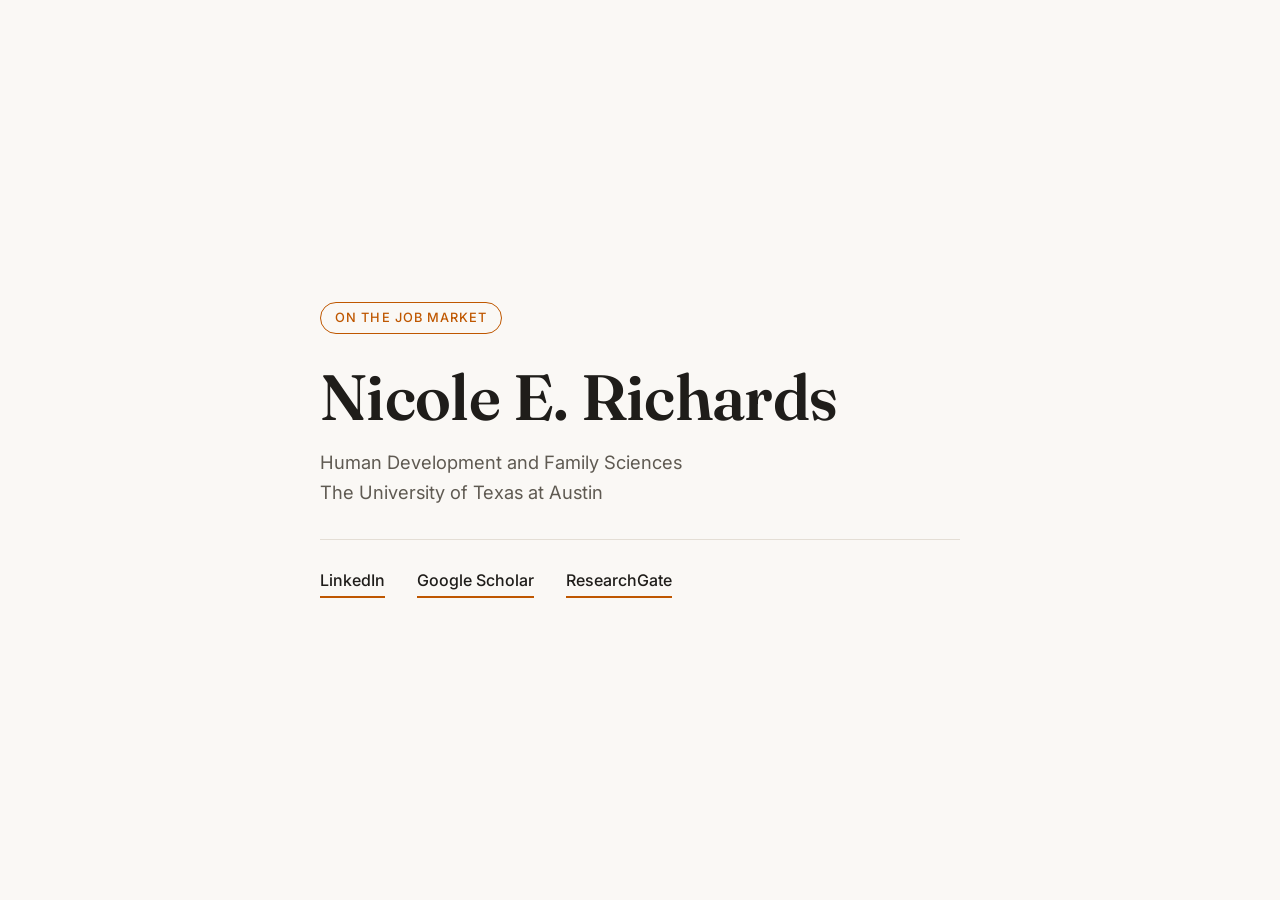
==== index.html @ d7b05b75 "Add homepage Co-Authored-By: Claude Opus 5.5 <noreply@anthropic.com> Claude-Session: https://claude." ====
<!DOCTYPE html>
<html lang="en">
<head>
  <meta charset="UTF-8">
  <meta name="viewport" content="width=device-width, initial-scale=1.0">
  <title>Nicole E. Richards</title>
  <meta name="description" content="Nicole E. Richards, Human Development and Family Sciences, The University of Texas at Austin. On the job market.">
  <link rel="preconnect" href="https://fonts.googleapis.com">
  <link rel="preconnect" href="https://fonts.gstatic.com" crossorigin>
  <link href="https://fonts.googleapis.com/css2?family=Fraunces:opsz,wght@9..144,400;9..144,600&family=Inter:wght@400;500&display=swap" rel="stylesheet">
  <link rel="stylesheet" href="style.css">
</head>
<body>
  <main class="home">
    <p class="badge">On the job market</p>

    <h1>Nicole E. Richards</h1>

    <p class="affiliation">
      Human Development and Family Sciences<br>
      The University of Texas at Austin
    </p>

    <nav class="profiles" aria-label="Profiles">
      <a href="https://www.linkedin.com/in/nicolerichards28/" target="_blank" rel="noopener">LinkedIn</a>
      <a href="https://scholar.google.com/citations?user=Cyvttq0AAAAJ&amp;hl=en" target="_blank" rel="noopener">Google Scholar</a>
      <a href="https://www.researchgate.net/profile/Nicole-Richards-19" target="_blank" rel="noopener">ResearchGate</a>
    </nav>
  </main>
</body>
</html>
---- style.css ----
:root {
  --bg: #faf8f5;
  --ink: #1f1d1a;
  --muted: #5f5a52;
  --accent: #bf5700; /* UT burnt orange */
  --line: #e4ded5;
}

* { box-sizing: border-box; margin: 0; padding: 0; }

body {
  background: var(--bg);
  color: var(--ink);
  font-family: "Inter", system-ui, sans-serif;
  line-height: 1.6;
  min-height: 100vh;
  display: flex;
  align-items: center;
  justify-content: center;
  padding: 2rem 1.5rem;
}

.home {
  max-width: 40rem;
  width: 100%;
}

.badge {
  display: inline-block;
  font-size: 0.8rem;
  font-weight: 500;
  letter-spacing: 0.08em;
  text-transform: uppercase;
  color: var(--accent);
  border: 1px solid var(--accent);
  border-radius: 999px;
  padding: 0.3rem 0.9rem;
  margin-bottom: 1.75rem;
}

h1 {
  font-family: "Fraunces", Georgia, serif;
  font-weight: 600;
  font-size: clamp(2.5rem, 7vw, 4rem);
  line-height: 1.1;
  letter-spacing: -0.01em;
  margin-bottom: 1rem;
}

.affiliation {
  font-size: 1.15rem;
  color: var(--muted);
  padding-bottom: 2rem;
  border-bottom: 1px solid var(--line);
  margin-bottom: 1.75rem;
}

.profiles {
  display: flex;
  flex-wrap: wrap;
  gap: 0.75rem 2rem;
}

.profiles a {
  color: var(--ink);
  font-weight: 500;
  text-decoration: none;
  border-bottom: 2px solid var(--accent);
  padding-bottom: 2px;
  transition: color 0.15s;
}

.profiles a:hover,
.profiles a:focus-visible {
  color: var(--accent);
}
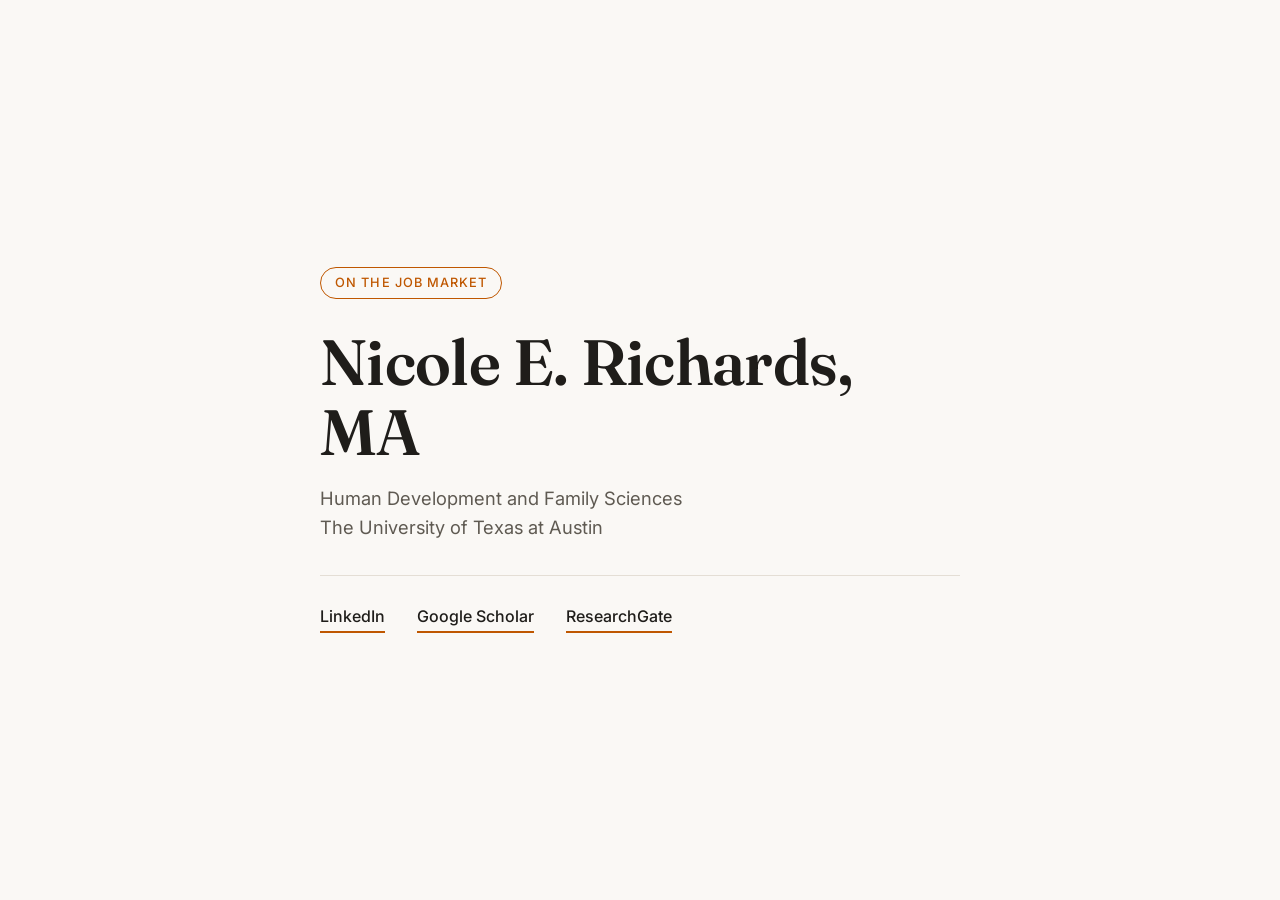
==== commit 311d4153: "Add MA to name Co-Authored-By: Claude Opus 5.5 <noreply@anthropic.com> Claude-Session: https://claud" ====
--- a/index.html
+++ b/index.html
@@ -3,7 +3,7 @@
 <head>
   <meta charset="UTF-8">
   <meta name="viewport" content="width=device-width, initial-scale=1.0">
-  <title>Nicole E. Richards</title>
+  <title>Nicole E. Richards, MA</title>
   <meta name="description" content="Nicole E. Richards, Human Development and Family Sciences, The University of Texas at Austin. On the job market.">
   <link rel="preconnect" href="https://fonts.googleapis.com">
   <link rel="preconnect" href="https://fonts.gstatic.com" crossorigin>
@@ -14,7 +14,7 @@
   <main class="home">
     <p class="badge">On the job market</p>
 
-    <h1>Nicole E. Richards</h1>
+    <h1>Nicole E. Richards, MA</h1>
 
     <p class="affiliation">
       Human Development and Family Sciences<br>
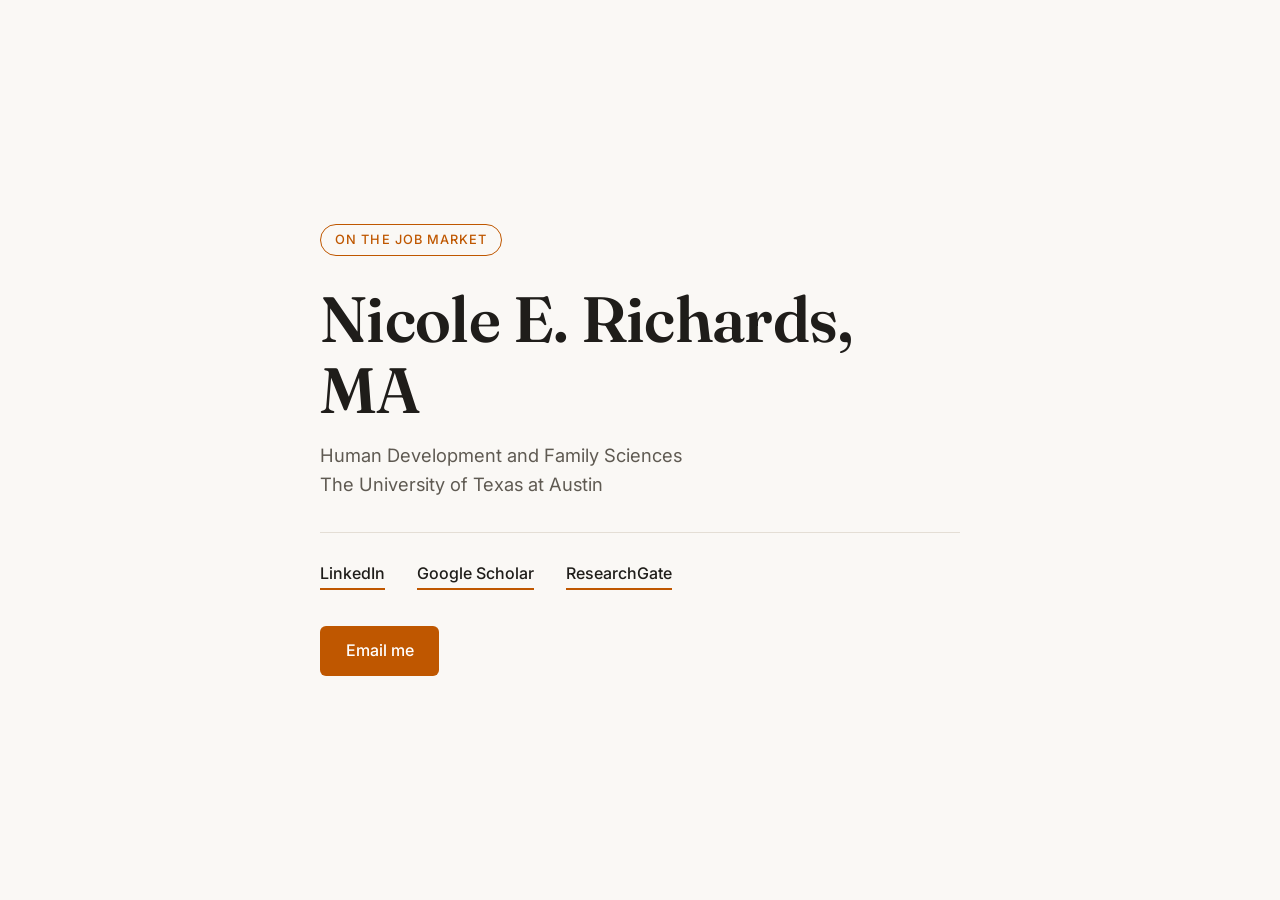
==== commit 7646e9e3: "Add email button Co-Authored-By: Claude Opus 5.5 <noreply@anthropic.com> Claude-Session: https://cla" ====
--- a/index.html
+++ b/index.html
@@ -26,6 +26,8 @@
       <a href="https://scholar.google.com/citations?user=Cyvttq0AAAAJ&amp;hl=en" target="_blank" rel="noopener">Google Scholar</a>
       <a href="https://www.researchgate.net/profile/Nicole-Richards-19" target="_blank" rel="noopener">ResearchGate</a>
     </nav>
+
+    <a class="email-btn" href="mailto:n.richards097@utexas.edu">Email me</a>
   </main>
 </body>
 </html>
--- a/style.css
+++ b/style.css
@@ -74,3 +74,20 @@
 .profiles a:focus-visible {
   color: var(--accent);
 }
+
+.email-btn {
+  display: inline-block;
+  margin-top: 2.25rem;
+  background: var(--accent);
+  color: #fff;
+  font-weight: 500;
+  text-decoration: none;
+  padding: 0.75rem 1.6rem;
+  border-radius: 6px;
+  transition: background 0.15s;
+}
+
+.email-btn:hover,
+.email-btn:focus-visible {
+  background: #9c4700;
+}
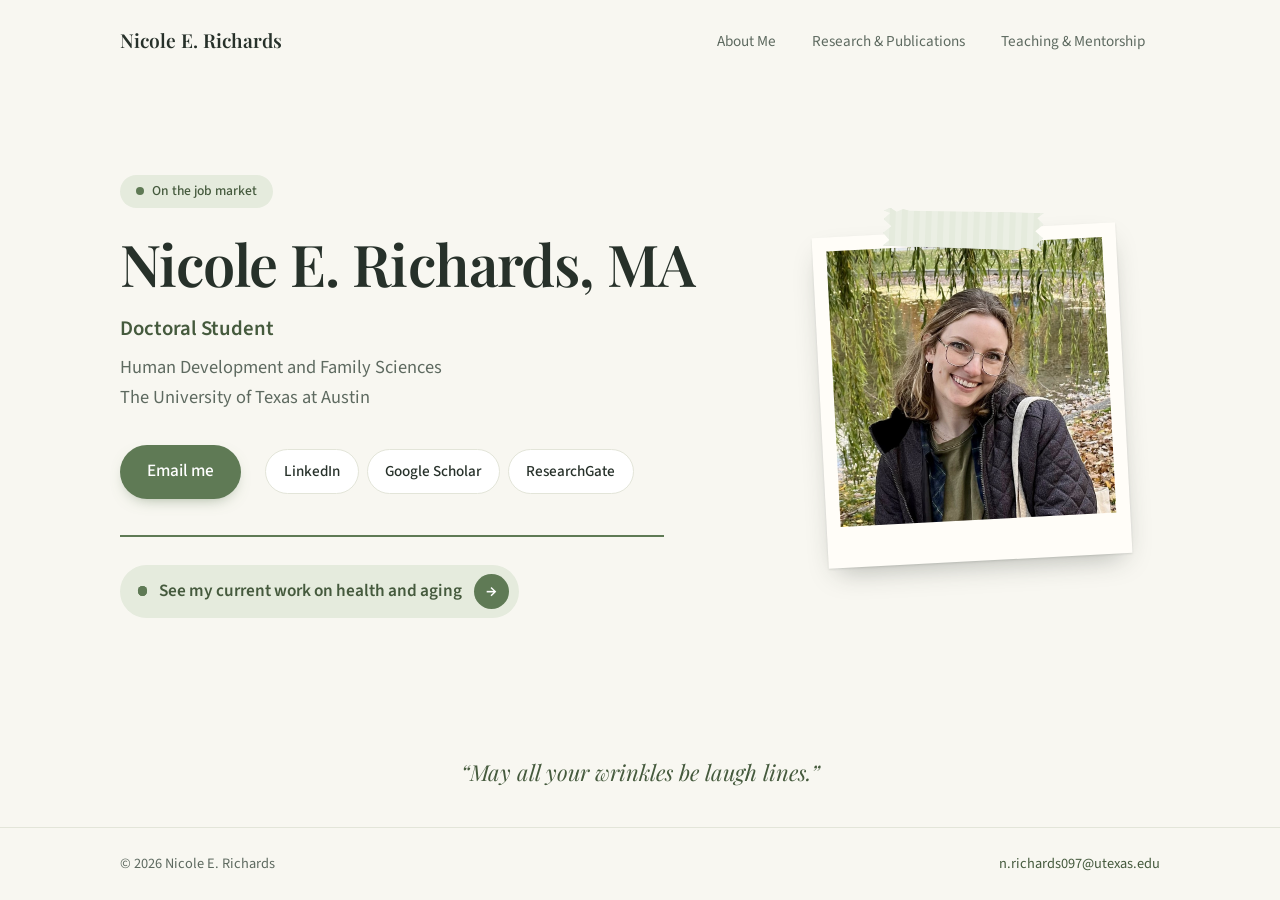
==== commit 85d3befc: "Add About Me, Research & Publications, and Teaching & Mentorship pages; new sage design Co-Authored-" ====
--- a/index.html
+++ b/index.html
@@ -7,27 +7,66 @@
   <meta name="description" content="Nicole E. Richards, Human Development and Family Sciences, The University of Texas at Austin. On the job market.">
   <link rel="preconnect" href="https://fonts.googleapis.com">
   <link rel="preconnect" href="https://fonts.gstatic.com" crossorigin>
-  <link href="https://fonts.googleapis.com/css2?family=Fraunces:opsz,wght@9..144,400;9..144,600&family=Inter:wght@400;500&display=swap" rel="stylesheet">
+  <link href="https://fonts.googleapis.com/css2?family=Playfair+Display:wght@500;600&family=Source+Sans+3:wght@400;500;600;700&display=swap" rel="stylesheet">
   <link rel="stylesheet" href="style.css">
 </head>
 <body>
+  <header class="site-header">
+    <a class="site-name" href="index.html">Nicole E. Richards</a>
+    <nav class="site-nav" aria-label="Main">
+      <a href="about.html">About Me</a>
+      <a href="research.html">Research &amp; Publications</a>
+      <a href="teaching.html">Teaching &amp; Mentorship</a>
+    </nav>
+  </header>
+
   <main class="home">
-    <p class="badge">On the job market</p>
+    <div class="home-text">
+      <p class="badge">On the job market</p>
 
-    <h1>Nicole E. Richards, MA</h1>
+      <h1>Nicole E. Richards, MA</h1>
 
-    <p class="affiliation">
-      Human Development and Family Sciences<br>
-      The University of Texas at Austin
-    </p>
+      <p class="role">Doctoral Student</p>
 
-    <nav class="profiles" aria-label="Profiles">
-      <a href="https://www.linkedin.com/in/nicolerichards28/" target="_blank" rel="noopener">LinkedIn</a>
-      <a href="https://scholar.google.com/citations?user=Cyvttq0AAAAJ&amp;hl=en" target="_blank" rel="noopener">Google Scholar</a>
-      <a href="https://www.researchgate.net/profile/Nicole-Richards-19" target="_blank" rel="noopener">ResearchGate</a>
-    </nav>
+      <p class="affiliation">
+        Human Development and Family Sciences<br>
+        The University of Texas at Austin
+      </p>
 
-    <a class="email-btn" href="mailto:n.richards097@utexas.edu">Email me</a>
+      <div class="home-actions">
+        <a class="email-btn" href="mailto:n.richards097@utexas.edu">Email me</a>
+        <nav class="profiles" aria-label="Profiles">
+          <a href="https://www.linkedin.com/in/nicolerichards28/" target="_blank" rel="noopener">LinkedIn</a>
+          <a href="https://scholar.google.com/citations?user=Cyvttq0AAAAJ&amp;hl=en" target="_blank" rel="noopener">Google Scholar</a>
+          <a href="https://www.researchgate.net/profile/Nicole-Richards-19" target="_blank" rel="noopener">ResearchGate</a>
+        </nav>
+      </div>
+
+      <hr class="home-divider">
+
+      <a class="work-bubble" href="research.html">
+        <span class="pulse" aria-hidden="true"></span>
+        <span class="work-label">See my current work on health and aging</span>
+        <span class="work-arrow" aria-hidden="true">→</span>
+      </a>
+    </div>
+
+    <div class="photo">
+      <div class="photo-frame">
+        <span class="tape" aria-hidden="true"></span>
+        <img src="photo.jpg" alt="Nicole E. Richards smiling outdoors under a willow tree" width="900" height="900">
+      </div>
+    </div>
   </main>
+  <aside class="closing-quote">
+    <p>“May all your wrinkles be laugh lines.”</p>
+  </aside>
+
+  <footer class="site-footer">
+    <div class="site-footer-inner">
+      <span>© 2026 Nicole E. Richards</span>
+      <a href="mailto:n.richards097@utexas.edu">n.richards097@utexas.edu</a>
+    </div>
+  </footer>
 </body>
 </html>
--- a/style.css
+++ b/style.css
@@ -1,9 +1,15 @@
 :root {
-  --bg: #faf8f5;
-  --ink: #1f1d1a;
-  --muted: #5f5a52;
-  --accent: #bf5700; /* UT burnt orange */
-  --line: #e4ded5;
+  --bg: #f8f7f1;
+  --surface: #ffffff;
+  --ink: #27312a;
+  --muted: #5e6a60;
+  --accent: #5f7a55;        /* sage green */
+  --accent-dark: #455a3d;
+  --accent-soft: #e5ebdd;
+  --sage: #a4b497;
+  --sage-soft: #ede8dc;
+  --line: #e3e5d9;
+  --radius: 14px;
 }
 
 * { box-sizing: border-box; margin: 0; padding: 0; }
@@ -11,83 +17,1403 @@
 body {
   background: var(--bg);
   color: var(--ink);
-  font-family: "Inter", system-ui, sans-serif;
-  line-height: 1.6;
+  font-family: "Source Sans 3", system-ui, sans-serif;
+  font-size: 1.08rem;
+  line-height: 1.65;
   min-height: 100vh;
   display: flex;
-  align-items: center;
-  justify-content: center;
-  padding: 2rem 1.5rem;
-}
-
+  flex-direction: column;
+}
+
+h1, h2, .site-name {
+  font-family: "Playfair Display", Georgia, serif;
+}
+
+a { color: inherit; }
+
+/* ---------- Header & navigation ---------- */
+.site-header {
+  display: flex;
+  flex-wrap: wrap;
+  align-items: center;
+  justify-content: space-between;
+  gap: 0.75rem 2rem;
+  max-width: 68rem;
+  width: 100%;
+  margin: 0 auto;
+  padding: 1.4rem 1.5rem;
+}
+
+.site-name {
+  font-weight: 600;
+  font-size: 1.2rem;
+  text-decoration: none;
+}
+
+.site-nav {
+  display: flex;
+  flex-wrap: wrap;
+  gap: 0.35rem;
+}
+
+.site-nav a {
+  color: var(--muted);
+  font-size: 0.95rem;
+  text-decoration: none;
+  padding: 0.4rem 0.95rem;
+  border-radius: 999px;
+  transition: background 0.15s, color 0.15s;
+}
+
+.site-nav a:hover,
+.site-nav a:focus-visible {
+  color: var(--ink);
+  background: var(--accent-soft);
+}
+
+.site-nav a[aria-current="page"] {
+  color: var(--accent-dark);
+  background: var(--accent-soft);
+  font-weight: 500;
+}
+
+/* ---------- Homepage ---------- */
 .home {
-  max-width: 40rem;
+  flex: 1;
+  display: grid;
+  grid-template-columns: 1.6fr 1fr;
+  align-items: center;
+  gap: 4rem;
+  max-width: 68rem;
   width: 100%;
+  margin: 0 auto;
+  padding: 3rem 1.5rem 5rem;
+}
+
+.home-text {
+  display: flex;
+  flex-direction: column;
+  align-items: flex-start;
 }
 
 .badge {
-  display: inline-block;
-  font-size: 0.8rem;
+  display: inline-flex;
+  align-items: center;
+  gap: 0.5rem;
+  font-size: 0.85rem;
   font-weight: 500;
-  letter-spacing: 0.08em;
-  text-transform: uppercase;
-  color: var(--accent);
-  border: 1px solid var(--accent);
+  color: var(--accent-dark);
+  background: var(--accent-soft);
   border-radius: 999px;
-  padding: 0.3rem 0.9rem;
-  margin-bottom: 1.75rem;
-}
-
-h1 {
-  font-family: "Fraunces", Georgia, serif;
-  font-weight: 600;
-  font-size: clamp(2.5rem, 7vw, 4rem);
-  line-height: 1.1;
-  letter-spacing: -0.01em;
-  margin-bottom: 1rem;
+  padding: 0.35rem 1rem;
+  margin-bottom: 1.5rem;
+}
+
+.badge::before {
+  content: "";
+  width: 0.5rem;
+  height: 0.5rem;
+  border-radius: 50%;
+  background: var(--accent);
+}
+
+.home h1 {
+  font-weight: 600;
+  font-size: clamp(2.4rem, 5.2vw, 3.6rem);
+  line-height: 1.08;
+  letter-spacing: -0.015em;
+  margin-bottom: 1.1rem;
+}
+
+.role {
+  font-size: 1.3rem;
+  font-weight: 600;
+  color: var(--accent-dark);
+  margin-bottom: 0.35rem;
 }
 
 .affiliation {
   font-size: 1.15rem;
   color: var(--muted);
-  padding-bottom: 2rem;
-  border-bottom: 1px solid var(--line);
-  margin-bottom: 1.75rem;
-}
-
-.profiles {
+  margin-bottom: 2rem;
+}
+
+.home-actions {
   display: flex;
   flex-wrap: wrap;
-  gap: 0.75rem 2rem;
-}
-
-.profiles a {
-  color: var(--ink);
-  font-weight: 500;
-  text-decoration: none;
-  border-bottom: 2px solid var(--accent);
-  padding-bottom: 2px;
-  transition: color 0.15s;
-}
-
-.profiles a:hover,
-.profiles a:focus-visible {
-  color: var(--accent);
+  align-items: center;
+  gap: 1rem 1.5rem;
 }
 
 .email-btn {
   display: inline-block;
-  margin-top: 2.25rem;
   background: var(--accent);
   color: #fff;
   font-weight: 500;
   text-decoration: none;
-  padding: 0.75rem 1.6rem;
-  border-radius: 6px;
-  transition: background 0.15s;
+  padding: 0.8rem 1.7rem;
+  border-radius: 999px;
+  box-shadow: 0 6px 16px -8px rgba(95, 122, 85, 0.7);
+  transition: background 0.15s, transform 0.15s;
 }
 
 .email-btn:hover,
 .email-btn:focus-visible {
-  background: #9c4700;
-}
+  background: var(--accent-dark);
+  transform: translateY(-1px);
+}
+
+.profiles {
+  display: flex;
+  flex-wrap: wrap;
+  gap: 0.5rem;
+}
+
+.profiles a {
+  color: var(--ink);
+  font-size: 0.95rem;
+  font-weight: 500;
+  text-decoration: none;
+  padding: 0.55rem 1.1rem;
+  border: 1.5px solid var(--line);
+  border-radius: 999px;
+  background: var(--surface);
+  transition: border-color 0.15s, color 0.15s;
+}
+
+.profiles a:hover,
+.profiles a:focus-visible {
+  border-color: var(--accent);
+  color: var(--accent-dark);
+}
+
+/* Photo (scrapbook style: square print, washi tape, slightly askew) */
+.photo {
+  justify-self: center;
+  width: 100%;
+  max-width: 20rem;
+  padding: 1.5rem 0.5rem;
+}
+
+.photo-frame {
+  position: relative;
+  background: #fffdf8;
+  padding: 0.9rem 0.9rem 2.6rem;
+  transform: rotate(-3deg);
+  box-shadow:
+    0 1px 2px rgba(39, 49, 42, 0.12),
+    0 12px 28px -10px rgba(39, 49, 42, 0.35);
+  transition: transform 0.3s ease;
+}
+
+.photo-frame:hover {
+  transform: rotate(-1.5deg) scale(1.01);
+}
+
+.photo img,
+.photo .photo-placeholder {
+  display: block;
+  width: 100%;
+  height: auto;
+  aspect-ratio: 1 / 1;
+  object-fit: cover;
+}
+
+.photo-placeholder {
+  display: flex !important;
+  align-items: center;
+  justify-content: center;
+  background: var(--accent-soft);
+  color: var(--accent-dark);
+  font-style: italic;
+}
+
+/* Washi tape strips with torn ends */
+.tape {
+  position: absolute;
+  top: -1.25rem;
+  left: 50%;
+  width: 10rem;
+  height: 2.4rem;
+  transform: translateX(-50%) rotate(5deg);
+  z-index: 2;
+  background:
+    repeating-linear-gradient(
+      90deg,
+      rgba(255, 255, 255, 0.22) 0 6px,
+      rgba(255, 255, 255, 0) 6px 12px
+    ),
+    #e5ebdd;
+  box-shadow: 0 1px 3px rgba(39, 49, 42, 0.18);
+  clip-path: polygon(
+    0% 8%, 4% 0%, 8% 10%, 12% 2%, 16% 6%, 100% 0%,
+    96% 14%, 100% 30%, 95% 48%, 100% 66%, 96% 84%, 100% 100%,
+    88% 92%, 84% 100%, 0% 100%,
+    4% 84%, 0% 66%, 5% 48%, 0% 30%, 4% 14%
+  );
+}
+
+/* ---------- Inner pages ---------- */
+.page {
+  flex: 1;
+  max-width: 46rem;
+  width: 100%;
+  margin: 0 auto;
+  padding: 3rem 1.5rem 4rem;
+}
+
+.page h1 {
+  font-weight: 600;
+  font-size: clamp(2.2rem, 5vw, 3rem);
+  line-height: 1.1;
+  margin-bottom: 2.5rem;
+}
+
+.page h1::after {
+  content: "";
+  display: block;
+  width: 3.5rem;
+  height: 4px;
+  border-radius: 4px;
+  background: var(--accent);
+  margin-top: 1rem;
+}
+
+.page section {
+  margin-bottom: 3.25rem;
+}
+
+.page h2 {
+  display: flex;
+  align-items: center;
+  gap: 0.6rem;
+  font-weight: 600;
+  font-size: 1.45rem;
+  margin-bottom: 1.1rem;
+}
+
+.page h2::before {
+  content: "";
+  flex-shrink: 0;
+  width: 0.6rem;
+  height: 0.6rem;
+  border-radius: 50%;
+  background: var(--sage);
+}
+
+.org {
+  color: var(--muted);
+  font-size: 0.95rem;
+  margin: -0.5rem 0 1rem;
+}
+
+/* Citations (APA hanging indent) */
+.citations {
+  list-style: none;
+}
+
+.citations li {
+  padding-left: 1.75rem;
+  text-indent: -1.75rem;
+  margin-bottom: 1.1rem;
+  font-size: 0.98rem;
+}
+
+.citations strong {
+  font-weight: 700;
+  color: var(--accent-dark);
+}
+
+.tag {
+  display: inline-block;
+  text-indent: 0;
+  font-size: 0.75rem;
+  font-weight: 500;
+  color: var(--accent-dark);
+  background: var(--accent-soft);
+  border-radius: 999px;
+  padding: 0.1rem 0.65rem;
+  margin-left: 0.35rem;
+  vertical-align: 0.1em;
+}
+
+/* Title + date entries, as soft cards */
+.entries {
+  list-style: none;
+  display: flex;
+  flex-direction: column;
+  gap: 0.6rem;
+}
+
+.entries li {
+  background: var(--surface);
+  border: 1px solid var(--line);
+  border-radius: var(--radius);
+  padding: 1rem 1.25rem;
+}
+
+.entries.compact li {
+  padding: 0.7rem 1.25rem;
+}
+
+.entry-head {
+  display: flex;
+  justify-content: space-between;
+  align-items: baseline;
+  gap: 1.5rem;
+}
+
+.entry-title {
+  font-weight: 500;
+}
+
+.entry-date {
+  flex-shrink: 0;
+  color: var(--muted);
+  font-size: 0.88rem;
+  font-variant-numeric: tabular-nums;
+}
+
+.entries p {
+  color: var(--muted);
+  font-size: 0.95rem;
+  margin-top: 0.2rem;
+}
+
+/* Teaching ratings */
+.ratings {
+  display: flex;
+  flex-wrap: wrap;
+  gap: 0.75rem;
+  margin-top: 0.9rem;
+}
+
+.rating {
+  display: flex;
+  flex-direction: column;
+  background: var(--accent-soft);
+  border-radius: var(--radius);
+  padding: 0.85rem 1.25rem;
+  min-width: 9rem;
+}
+
+.rating-num {
+  font-family: "Playfair Display", Georgia, serif;
+  font-weight: 600;
+  font-size: 1.8rem;
+  line-height: 1.1;
+  color: var(--accent-dark);
+}
+
+.rating-num small {
+  font-size: 0.95rem;
+  color: var(--muted);
+  font-weight: 400;
+}
+
+.rating-label {
+  font-size: 0.85rem;
+  color: var(--muted);
+}
+
+.entries p.note {
+  font-size: 0.85rem;
+  margin-top: 0.6rem;
+}
+
+/* Skills */
+.skills {
+  display: grid;
+  grid-template-columns: max-content 1fr;
+  gap: 0.5rem 1.5rem;
+}
+
+.skills dt { font-weight: 500; }
+.skills dd { color: var(--muted); }
+
+/* Placeholder blocks (temporary, until text is written) */
+.placeholder-box {
+  background: var(--surface);
+  border: 1.5px dashed #cdd6c3;
+  border-radius: var(--radius);
+  padding: 1.5rem;
+  min-height: 6rem;
+  color: var(--muted);
+  font-style: italic;
+}
+
+.intro .placeholder-box {
+  background: var(--accent-soft);
+  border-color: transparent;
+}
+
+/* ---------- About page (scannable layout) ---------- */
+.page.about { max-width: 52rem; }
+
+.todo {
+  background: #fff6d6;
+  color: #7a5c00;
+  border-radius: 4px;
+  padding: 0 0.25rem;
+}
+
+.about-intro {
+  display: grid;
+  grid-template-columns: 1fr 11rem;
+  gap: 2.5rem;
+  align-items: center;
+}
+
+.lead {
+  font-size: 1.3rem;
+  line-height: 1.6;
+}
+
+.lead-first {
+  font-weight: 700;
+}
+
+.lead-first em {
+  font-style: normal;
+  color: var(--accent-dark);
+}
+
+.mini-photo {
+  position: relative;
+  background: #fffdf8;
+  padding: 0.6rem 0.6rem 1.6rem;
+  transform: rotate(3deg);
+  box-shadow: 0 1px 2px rgba(39, 49, 42, 0.12), 0 10px 22px -10px rgba(39, 49, 42, 0.35);
+}
+
+.mini-photo .photo-placeholder,
+.snap .photo-placeholder,
+.mini-photo img,
+.snap img {
+  display: flex;
+  width: 100%;
+  height: auto;
+  aspect-ratio: 1 / 1;
+  object-fit: cover;
+}
+
+.mini-photo .tape {
+  width: 6rem;
+  height: 1.6rem;
+  top: -0.9rem;
+}
+
+/* Research theme flip cards */
+.themes {
+  list-style: none;
+  display: grid;
+  grid-template-columns: repeat(4, minmax(0, 1fr));
+  gap: 0.9rem;
+}
+
+.flip {
+  display: block;
+  height: 10.5rem;
+  perspective: 900px;
+  text-decoration: none;
+  border-radius: var(--radius);
+}
+
+.flip-inner {
+  position: relative;
+  display: block;
+  width: 100%;
+  height: 100%;
+  transform-style: preserve-3d;
+  transition: transform 0.6s cubic-bezier(0.4, 0.2, 0.2, 1);
+}
+
+.flip:hover .flip-inner,
+.flip:focus-visible .flip-inner {
+  transform: rotateY(180deg);
+}
+
+.flip-front,
+.flip-back {
+  position: absolute;
+  inset: 0;
+  display: flex;
+  flex-direction: column;
+  align-items: center;
+  justify-content: center;
+  gap: 0.8rem;
+  padding: 1rem;
+  text-align: center;
+  border-radius: var(--radius);
+  backface-visibility: hidden;
+  -webkit-backface-visibility: hidden;
+}
+
+.flip-front {
+  background: var(--accent-soft);
+}
+
+.flip-back {
+  background: var(--accent);
+  color: #fff;
+  font-weight: 600;
+  font-size: 1.02rem;
+  line-height: 1.4;
+  transform: rotateY(180deg);
+}
+
+.theme-icon {
+  display: flex;
+  align-items: center;
+  justify-content: center;
+  width: 4rem;
+  height: 4rem;
+  flex-shrink: 0;
+  border-radius: 50%;
+  background: var(--accent);
+  color: #fff;
+}
+
+.theme-icon svg {
+  width: 2.4rem;
+  height: 2.4rem;
+}
+
+.theme-icon svg path[d$="h.01"] {
+  stroke-width: 2.6;
+}
+
+.theme-title {
+  font-weight: 700;
+  color: var(--accent-dark);
+  font-size: 1.05rem;
+  line-height: 1.3;
+  min-height: 2.6em;
+  display: flex;
+  align-items: flex-start;
+  justify-content: center;
+}
+
+.flip-front { justify-content: flex-start; padding-top: 1.4rem; }
+
+@media (prefers-reduced-motion: reduce) {
+  .flip-inner { transition: none; }
+}
+
+/* Method tags: three rows, shades of green */
+.tag-rows {
+  display: flex;
+  flex-direction: column;
+  gap: 0.6rem;
+}
+
+.tags {
+  list-style: none;
+  display: flex;
+  flex-wrap: wrap;
+  gap: 0.6rem;
+}
+
+.tags li {
+  border-radius: 999px;
+  padding: 0.45rem 1.1rem;
+  font-weight: 600;
+  font-size: 0.95rem;
+}
+
+.tags .g1, .tags .g2 { background: #d3dfc8; color: #27312a; }
+.tags .g3, .tags .g4 { background: #a4b897; color: #1f2a22; }
+.tags .g5, .tags .g6, .tags .g7, .tags .g8 { background: #4f6847; color: #fff; }
+
+/* Education timeline */
+.timeline {
+  list-style: none;
+  display: grid;
+  grid-template-columns: repeat(3, minmax(0, 1fr));
+  gap: 1.25rem;
+  position: relative;
+}
+
+/* connecting line runs between the first and last dot centres */
+.timeline::before {
+  content: "";
+  position: absolute;
+  top: 4.45rem;
+  left: calc(100% / 6);
+  right: calc(100% / 6);
+  height: 2px;
+  background: var(--accent);
+  opacity: 0.45;
+}
+
+.timeline li {
+  position: relative;
+  display: flex;
+  flex-direction: column;
+  align-items: center;
+  text-align: center;
+  gap: 0.2rem;
+}
+
+.tl-icon {
+  display: flex;
+  align-items: center;
+  justify-content: center;
+  width: 3.1rem;
+  height: 3.1rem;
+  margin-bottom: 0.45rem;
+  color: var(--accent);
+}
+
+.tl-icon svg {
+  width: 100%;
+  height: 100%;
+}
+
+.tl-icon svg path[d$="h.01"] { stroke-width: 2.4; }
+
+
+.tl-dot {
+  position: relative;
+  z-index: 1;
+  display: flex;
+  align-items: center;
+  justify-content: center;
+  width: 1.8rem;
+  height: 1.8rem;
+  border-radius: 50%;
+  margin-bottom: 0.6rem;
+}
+
+.tl-done .tl-dot {
+  background: var(--accent);
+  color: #fff;
+}
+
+.tl-done .tl-dot svg {
+  width: 1.05rem;
+  height: 1.05rem;
+}
+
+.tl-current .tl-dot {
+  background: var(--bg);
+  border: 3px solid var(--accent);
+  box-shadow: 0 0 0 5px var(--accent-soft);
+}
+
+.tl-current .tl-dot::after {
+  content: "";
+  width: 0.55rem;
+  height: 0.55rem;
+  border-radius: 50%;
+  background: var(--accent);
+}
+
+.tl-year {
+  font-family: "Playfair Display", Georgia, serif;
+  font-weight: 600;
+  font-size: 1.4rem;
+  color: var(--accent-dark);
+  line-height: 1.2;
+}
+
+.tl-degree { font-weight: 600; line-height: 1.35; max-width: 15rem; }
+.tl-place { color: var(--muted); font-size: 0.92rem; line-height: 1.45; }
+
+/* Outside the lab snapshots */
+.snapshots {
+  list-style: none;
+  display: grid;
+  grid-template-columns: repeat(3, minmax(0, 1fr));
+  gap: 1.75rem;
+  padding: 0.5rem 0.5rem 0;
+}
+
+.snapshots li {
+  display: flex;
+  flex-direction: column;
+  align-items: center;
+  gap: 0.6rem;
+}
+
+.snap {
+  width: 100%;
+  background: #fffdf8;
+  padding: 0.55rem 0.55rem 1.5rem;
+  box-shadow: 0 1px 2px rgba(39, 49, 42, 0.12), 0 10px 22px -10px rgba(39, 49, 42, 0.35);
+  transition: transform 0.3s ease;
+}
+
+.snapshots li:nth-child(1) .snap { transform: rotate(-3deg); }
+.snapshots li:nth-child(2) .snap { transform: rotate(2deg); }
+.snapshots li:nth-child(3) .snap { transform: rotate(-1.5deg); }
+.snapshots li .snap:hover { transform: rotate(0) scale(1.03); }
+
+.snap-caption {
+  font-family: "Playfair Display", Georgia, serif;
+  font-style: italic;
+  font-size: 1.05rem;
+  line-height: 1.4;
+  text-align: center;
+  color: var(--muted);
+  max-width: 15rem;
+}
+
+@media (max-width: 760px) {
+  .about-intro { grid-template-columns: 1fr; }
+  .mini-photo { max-width: 10rem; order: -1; }
+  .themes { grid-template-columns: repeat(2, minmax(0, 1fr)); }
+  .flip { height: 9.5rem; }
+  .timeline { grid-template-columns: 1fr; gap: 1.5rem; }
+  .timeline::before { top: 0.9rem; bottom: 0.9rem; left: 0.9rem; right: auto; width: 2px; height: auto; }
+  .timeline li { display: grid; grid-template-columns: 1.8rem 1fr; column-gap: 1rem; align-items: start; text-align: left; }
+  .timeline li > :not(.tl-dot) { grid-column: 2; }
+  .tl-dot { grid-row: 1 / span 4; margin-bottom: 0; }
+  .tl-icon { width: 1.8rem; height: 1.8rem; margin-bottom: 0.1rem; }
+  .snapshots { grid-template-columns: repeat(2, minmax(0, 1fr)); }
+}
+
+/* ---------- Research page ---------- */
+.theme-groups {
+  display: flex;
+  flex-direction: column;
+  gap: 1.75rem;
+}
+
+.theme-group { scroll-margin-top: 1.5rem; }
+.themes li { scroll-margin-top: 6rem; }
+
+.theme-group h3 {
+  display: flex;
+  align-items: center;
+  gap: 0.7rem;
+  font-size: 1.1rem;
+  font-weight: 700;
+  color: var(--accent-dark);
+  margin-bottom: 0.7rem;
+}
+
+.theme-icon.sm { width: 2.4rem; height: 2.4rem; }
+.theme-icon.sm svg { width: 1.45rem; height: 1.45rem; }
+
+.project {
+  background: var(--surface);
+  border: 1px solid var(--line);
+  border-left: 4px solid var(--accent);
+  border-radius: 0;
+  padding: 1rem 1.25rem;
+  margin-bottom: 0.6rem;
+}
+
+.project-head {
+  display: flex;
+  justify-content: space-between;
+  align-items: baseline;
+  gap: 1rem;
+  margin-bottom: 0.25rem;
+}
+
+.project h4 { font-size: 1.05rem; font-weight: 700; }
+
+.status {
+  flex-shrink: 0;
+  font-size: 0.78rem;
+  font-weight: 600;
+  color: var(--accent-dark);
+  background: var(--accent-soft);
+  border-radius: 999px;
+  padding: 0.15rem 0.7rem;
+}
+
+.project p { color: var(--muted); font-size: 0.97rem; }
+
+.mini-tags {
+  list-style: none;
+  display: flex;
+  flex-wrap: wrap;
+  gap: 0.4rem;
+  margin-top: 0.6rem;
+}
+
+.mini-tags li {
+  font-size: 0.8rem;
+  font-weight: 600;
+  background: #d3dfc8;
+  border-radius: 999px;
+  padding: 0.15rem 0.7rem;
+}
+
+.datasets {
+  list-style: none;
+  display: grid;
+  grid-template-columns: repeat(2, minmax(0, 1fr));
+  gap: 0.75rem;
+}
+
+.datasets li {
+  display: flex;
+  flex-direction: column;
+  gap: 0.3rem;
+  background: var(--accent-soft);
+  border-radius: var(--radius);
+  padding: 1.1rem 1.2rem;
+}
+
+.ds-name { font-weight: 700; color: var(--accent-dark); line-height: 1.35; font-size: 1.02rem; }
+
+.ds-facts {
+  display: grid;
+  grid-template-columns: max-content 1fr;
+  gap: 0.35rem 1rem;
+  margin-top: 0.4rem;
+  font-size: 0.92rem;
+  align-items: center;
+}
+.ds-facts dt { color: var(--muted); }
+.ds-facts dd { font-weight: 600; display: flex; flex-wrap: wrap; align-items: center; gap: 0.3rem; }
+
+.ds-more {
+  margin-left: auto;
+  font-size: 0.88rem;
+  font-weight: 600;
+  color: var(--accent-dark);
+  text-decoration: none;
+  white-space: nowrap;
+}
+.ds-more span { display: inline-block; transition: transform 0.2s; }
+.ds-more:hover, .ds-more:focus-visible { text-decoration: underline; }
+.ds-more:hover span { transform: translateX(3px); }
+.ds-type, .ds-focus {
+  font-size: 0.8rem;
+  font-weight: 600;
+  border-radius: 999px;
+  padding: 0.1rem 0.65rem;
+}
+.ds-type { background: var(--surface); color: var(--accent-dark); }
+.ds-focus { background: var(--accent); color: #fff; }
+
+@media (max-width: 560px) { .datasets { grid-template-columns: 1fr; } }
+.ds-desc { color: var(--muted); font-size: 0.93rem; align-self: flex-start; }
+.ds-link { font-weight: 600; font-size: 0.9rem; color: var(--accent-dark); text-decoration: none; align-self: flex-start; margin-top: 0.3rem; }
+
+.lab-card {
+  display: flex;
+  flex-wrap: wrap;
+  align-items: center;
+  justify-content: space-between;
+  gap: 1rem 2rem;
+  background: var(--surface);
+  border: 1px solid var(--line);
+  border-radius: var(--radius);
+  padding: 1.4rem 1.5rem;
+}
+
+.lab-card { flex-wrap: nowrap; }
+.lab-text { display: flex; flex-direction: column; align-items: flex-start; gap: 0.9rem; }
+.lab-text .email-btn { margin-top: 0.2rem; }
+.lab-text .lab-pi { margin-top: -0.75rem; }
+.lab-logo { order: 2; flex-shrink: 0; display: block; }
+.lab-logo img { display: block; max-width: 7rem; max-height: 7rem; width: auto; height: auto; }
+.lab-name { font-weight: 700; font-size: 1.1rem; }
+@media (max-width: 560px) {
+  .lab-card { flex-wrap: wrap; }
+  .lab-logo { order: 0; }
+}
+.lab-pi { color: var(--muted); font-size: 0.95rem; }
+
+.more summary {
+  display: inline-flex;
+  cursor: pointer;
+  font-weight: 600;
+  color: var(--accent-dark);
+  background: var(--accent-soft);
+  border-radius: 999px;
+  padding: 0.5rem 1.2rem;
+  list-style: none;
+  margin: 0.25rem 0 1.1rem;
+}
+
+.more summary::-webkit-details-marker { display: none; }
+.more summary::after { content: " ↓"; margin-left: 0.35rem; }
+.more[open] summary::after { content: " ↑"; }
+
+.section-intro { color: var(--muted); margin: -0.25rem 0 1.1rem; }
+
+/* Current Work: featured first-author projects */
+.features { display: flex; flex-direction: column; }
+.feature + .anchor, .feature { margin-bottom: 0; }
+.features .feature { margin-bottom: 1rem; }
+.anchor { display: block; scroll-margin-top: 1.5rem; }
+
+.feature {
+  background: var(--surface);
+  border: 1px solid var(--line);
+  border-radius: var(--radius);
+  transition: border-color 0.2s, box-shadow 0.25s, transform 0.25s;
+}
+.feature:hover { border-color: var(--sage); transform: translateY(-2px); box-shadow: 0 10px 24px -16px rgba(39, 49, 42, 0.5); }
+.feature[open] { border-color: var(--accent); transform: none; }
+
+.feature summary {
+  list-style: none;
+  cursor: pointer;
+  position: relative;
+  display: flex;
+  flex-direction: column;
+  gap: 0.45rem;
+  padding: 1.3rem 4rem 1.3rem 1.5rem;
+}
+.feature summary::-webkit-details-marker { display: none; }
+.feature summary::after {
+  content: "+";
+  position: absolute;
+  right: 1.25rem;
+  top: 1.25rem;
+  width: 2rem;
+  height: 2rem;
+  border-radius: 50%;
+  background: var(--accent-soft);
+  color: var(--accent-dark);
+  font-weight: 700;
+  font-size: 1.1rem;
+  display: flex;
+  align-items: center;
+  justify-content: center;
+  transition: transform 0.25s, background 0.25s, color 0.25s;
+}
+.feature:hover summary::after { background: var(--accent); color: #fff; }
+.feature[open] summary::after { transform: rotate(45deg); background: var(--accent); color: #fff; }
+
+.feature-tags { display: flex; flex-wrap: wrap; gap: 0.35rem; }
+.feature-tags a {
+  text-decoration: none;
+  transition: background 0.2s, color 0.2s;
+}
+.feature-tags a:hover,
+.feature-tags a:focus-visible {
+  background: var(--accent);
+  color: #fff;
+}
+.feature-tags span,
+.feature-tags a {
+  font-size: 0.76rem;
+  font-weight: 600;
+  color: var(--accent-dark);
+  background: var(--accent-soft);
+  border-radius: 999px;
+  padding: 0.12rem 0.65rem;
+}
+.feature-title {
+  font-family: "Playfair Display", Georgia, serif;
+  font-weight: 600;
+  font-size: 1.3rem;
+  line-height: 1.3;
+}
+.feature-line { color: var(--muted); align-self: flex-start; }
+.feature-status { font-size: 0.88rem; color: var(--accent-dark); font-weight: 600; }
+
+.feature-body {
+  border-top: 1px solid var(--line);
+  padding: 1.1rem 1.5rem 1.4rem;
+}
+.feature-body dl {
+  display: grid;
+  grid-template-columns: max-content 1fr;
+  gap: 0.4rem 1.25rem;
+  margin-bottom: 1rem;
+}
+.feature-body dt { font-weight: 600; color: var(--accent-dark); }
+.feature-body dd { justify-self: start; }
+
+.outputs { list-style: none; display: flex; flex-direction: column; gap: 0.6rem; }
+.outputs li {
+  font-size: 0.9rem;
+  color: var(--muted);
+  padding-left: 1rem;
+  border-left: 3px solid var(--accent-soft);
+}
+.outputs strong { color: var(--accent-dark); }
+
+/* ---------- Teaching page ---------- */
+.page.teaching { max-width: 52rem; }
+.philosophy .lead { align-self: flex-start; }
+.philosophy .lead strong { font-weight: 700; color: var(--accent-dark); }
+
+.course summary { padding-bottom: 1.5rem; }
+.course-ratings { display: flex; flex-wrap: wrap; gap: 0.75rem; margin-top: 0.6rem; }
+.big-rating {
+  display: flex;
+  flex-direction: column;
+  background: var(--accent-soft);
+  border-radius: var(--radius);
+  padding: 0.9rem 1.3rem;
+  min-width: 9.5rem;
+}
+.big-rating .rating-num { font-size: 2.3rem; }
+.big-rating .rating-num small { font-size: 1.3rem; font-weight: 600; color: var(--accent-dark); margin-left: 0.1rem; }
+.big-rating.plain { background: var(--bg); }
+
+.student-quote {
+  margin-top: 0.4rem;
+  font-family: "Playfair Display", Georgia, serif;
+  font-style: italic;
+  font-size: 1.15rem;
+  color: var(--accent-dark);
+  border-left: 3px solid var(--accent);
+  padding: 0.2rem 0 0.2rem 1rem;
+  display: inline-block;
+}
+
+.ta-ratings { margin: 0 0 0.4rem; }
+.ta-ratings .big-rating.plain { background: var(--surface); border: 1px solid var(--line); }
+.ta-note { margin: 0 0 1.4rem; }
+.ta-groups { display: flex; flex-direction: column; gap: 1.1rem; }
+.ta-group h3 {
+  font-size: 0.95rem;
+  font-weight: 700;
+  color: var(--accent-dark);
+  margin-bottom: 0.5rem;
+}
+.tags .yr { font-weight: 400; opacity: 0.8; margin-left: 0.35rem; }
+
+.mini-cards {
+  list-style: none;
+  display: grid;
+  grid-template-columns: repeat(2, minmax(0, 1fr));
+  gap: 0.75rem;
+}
+.mini-cards li {
+  display: flex;
+  flex-direction: column;
+  gap: 0.2rem;
+  background: var(--surface);
+  border: 1px solid var(--line);
+  border-radius: var(--radius);
+  padding: 1.1rem 1.2rem;
+}
+.mini-cards li.mini-focus { background: var(--accent-soft); border-color: transparent; }
+.mini-kicker { font-size: 0.76rem; font-weight: 600; letter-spacing: 0.05em; text-transform: uppercase; color: var(--accent); align-self: flex-start; }
+.mini-title { font-family: "Playfair Display", Georgia, serif; font-weight: 600; font-size: 1.15rem; line-height: 1.3; align-self: flex-start; }
+.mini-sub { color: var(--muted); font-size: 0.93rem; align-self: flex-start; }
+
+@media (max-width: 760px) {
+  .mini-cards { grid-template-columns: 1fr; }
+}
+
+/* Instructor evaluation scale chart */
+.open-card:hover { transform: none; box-shadow: none; border-color: var(--line); }
+.course-head { display: flex; flex-direction: column; gap: 0.45rem; padding: 1.3rem 1.5rem 1.4rem; }
+
+.scale-head, .scale-row {
+  display: grid;
+  grid-template-columns: minmax(0, 1.25fr) minmax(0, 1fr) 3rem;
+  column-gap: 1rem;
+  row-gap: 0;
+  align-items: center;
+}
+.scale-ticks {
+  display: flex;
+  justify-content: space-between;
+  font-size: 0.78rem;
+  font-weight: 600;
+  color: var(--muted);
+  margin-bottom: 0.3rem;
+}
+.scale-chart { list-style: none; display: flex; flex-direction: column; }
+.scale-row {
+  position: relative;
+  padding: 0.55rem 0.5rem;
+  margin: 0 -0.5rem;
+  border-radius: 8px;
+  transition: background 0.2s;
+  outline: none;
+}
+.scale-row:hover, .scale-row:focus-visible { background: var(--accent-soft); }
+.scale-label { font-size: 0.93rem; line-height: 1.35; }
+.scale-track {
+  position: relative;
+  height: 0.5rem;
+  border-radius: 999px;
+  background:
+    linear-gradient(90deg, transparent calc(25% - 1px), #fff calc(25% - 1px), #fff calc(25% + 1px), transparent calc(25% + 1px),
+      transparent calc(50% - 1px), #fff calc(50% - 1px), #fff calc(50% + 1px), transparent calc(50% + 1px),
+      transparent calc(75% - 1px), #fff calc(75% - 1px), #fff calc(75% + 1px), transparent calc(75% + 1px)),
+    var(--line);
+}
+.scale-fill {
+  position: absolute; left: 0; top: 0; bottom: 0;
+  width: var(--p);
+  border-radius: 999px;
+  background: var(--sage);
+  transform-origin: left;
+  animation: scale-grow 0.9s cubic-bezier(0.2, 0.7, 0.2, 1) both;
+}
+.scale-dot {
+  position: absolute; top: 50%;
+  left: var(--p);
+  width: 1.05rem; height: 1.05rem;
+  border-radius: 50%;
+  background: var(--accent-dark);
+  border: 3px solid #fff;
+  box-shadow: 0 1px 3px rgba(39, 49, 42, 0.35);
+  transform: translate(-50%, -50%);
+  animation: dot-in 0.9s cubic-bezier(0.2, 0.7, 0.2, 1) both;
+}
+.scale-val { font-weight: 700; color: var(--accent-dark); text-align: right; font-variant-numeric: tabular-nums; }
+.scale-tip {
+  grid-column: 1 / -1;
+  font-size: 0.82rem;
+  font-weight: 600;
+  color: var(--accent-dark);
+  max-height: 0;
+  opacity: 0;
+  overflow: hidden;
+  margin-top: 0;
+  transition: max-height 0.2s, opacity 0.2s, margin 0.2s;
+}
+.scale-row:hover .scale-tip, .scale-row:focus-visible .scale-tip { max-height: 2rem; opacity: 1; margin-top: 0.3rem; }
+.scale-note { font-size: 0.85rem; color: var(--muted); margin: 0.8rem 0 1rem; }
+
+@keyframes scale-grow { from { transform: scaleX(0); } to { transform: scaleX(1); } }
+@keyframes dot-in { from { left: 0; opacity: 0; } to { left: var(--p); opacity: 1; } }
+@media (prefers-reduced-motion: reduce) { .scale-fill, .scale-dot { animation: none; } }
+@media (max-width: 560px) {
+  .scale-head { display: none; }
+  .scale-row { grid-template-columns: 1fr 3rem; row-gap: 0.4rem; }
+  .scale-tip { max-height: none; opacity: 1; margin-top: -0.2rem; font-weight: 400; color: var(--muted); }
+  .scale-label { grid-column: 1 / -1; }
+}
+
+.quotes {
+  list-style: none;
+  display: grid;
+  grid-template-columns: repeat(3, minmax(0, 1fr));
+  gap: 0.75rem;
+}
+.quotes li {
+  position: relative;
+  background: var(--accent-soft);
+  border-radius: var(--radius);
+  padding: 1rem 1.1rem;
+  border-left: 3px solid var(--accent);
+  font-family: "Playfair Display", Georgia, serif;
+  font-style: italic;
+  font-size: 1rem;
+  line-height: 1.5;
+  color: var(--accent-dark);
+}
+.quotes-note { margin-top: 0.5rem; margin-bottom: 0; }
+@media (max-width: 760px) { .quotes { grid-template-columns: 1fr; } }
+
+/* Homepage divider + work link */
+.home-divider {
+  align-self: stretch;
+  max-width: 34rem;
+  border: 0;
+  height: 2px;
+  background: var(--accent);
+  margin: 2.25rem 0 1.75rem;
+}
+
+.work-bubble {
+  position: relative;
+  overflow: hidden;
+  isolation: isolate;
+  display: inline-flex;
+  align-items: center;
+  gap: 0.75rem;
+  background: var(--accent-soft);
+  color: var(--accent-dark);
+  font-weight: 600;
+  text-decoration: none;
+  padding: 0.55rem 0.6rem 0.55rem 1.1rem;
+  border-radius: 999px;
+  animation: bubble-float 4s ease-in-out infinite;
+  transition: color 0.3s ease, box-shadow 0.3s ease;
+}
+
+/* Sage fill that sweeps in from the left on hover */
+.work-bubble::before {
+  content: "";
+  position: absolute;
+  inset: 0;
+  z-index: -1;
+  background: var(--accent);
+  border-radius: inherit;
+  transform: scaleX(0);
+  transform-origin: left center;
+  transition: transform 0.4s cubic-bezier(0.65, 0, 0.35, 1);
+}
+
+/* Soft shimmer that passes across every few seconds */
+.work-bubble::after {
+  content: "";
+  position: absolute;
+  top: 0;
+  bottom: 0;
+  left: -40%;
+  width: 30%;
+  z-index: -1;
+  background: linear-gradient(100deg, transparent, rgba(255, 255, 255, 0.65), transparent);
+  transform: skewX(-20deg);
+  animation: bubble-shimmer 5s ease-in-out infinite;
+}
+
+.pulse {
+  position: relative;
+  width: 0.6rem;
+  height: 0.6rem;
+  border-radius: 50%;
+  background: var(--accent);
+  flex-shrink: 0;
+}
+
+.pulse::after {
+  content: "";
+  position: absolute;
+  inset: 0;
+  border-radius: 50%;
+  background: var(--accent);
+  animation: bubble-pulse 2s ease-out infinite;
+}
+
+.work-arrow {
+  display: inline-flex;
+  align-items: center;
+  justify-content: center;
+  width: 2.2rem;
+  height: 2.2rem;
+  border-radius: 50%;
+  background: var(--accent);
+  color: #fff;
+  transition: transform 0.35s ease, background 0.3s ease, color 0.3s ease;
+}
+
+.work-bubble:hover,
+.work-bubble:focus-visible {
+  color: #fff;
+  box-shadow: 0 10px 22px -10px rgba(69, 90, 61, 0.65);
+  animation-play-state: paused;
+}
+
+.work-bubble:hover::before,
+.work-bubble:focus-visible::before {
+  transform: scaleX(1);
+}
+
+.work-bubble:hover .pulse,
+.work-bubble:hover .pulse::after,
+.work-bubble:focus-visible .pulse,
+.work-bubble:focus-visible .pulse::after {
+  background: #fff;
+}
+
+.work-bubble:hover .work-arrow,
+.work-bubble:focus-visible .work-arrow {
+  background: #fff;
+  color: var(--accent-dark);
+  transform: translateX(4px) rotate(-45deg);
+}
+
+@keyframes bubble-float {
+  0%, 100% { transform: translateY(0); }
+  50% { transform: translateY(-4px); }
+}
+
+@keyframes bubble-shimmer {
+  0%, 60% { left: -40%; }
+  100% { left: 130%; }
+}
+
+@keyframes bubble-pulse {
+  0% { transform: scale(1); opacity: 0.6; }
+  100% { transform: scale(2.6); opacity: 0; }
+}
+
+@media (prefers-reduced-motion: reduce) {
+  .work-bubble,
+  .work-bubble::after,
+  .pulse::after {
+    animation: none;
+  }
+}
+
+/* Smooth scroll when jumping to a section */
+html { scroll-behavior: smooth; }
+
+#current-projects { scroll-margin-top: 1.5rem; }
+
+/* Closing quote on every page */
+.closing-quote {
+  max-width: 46rem;
+  width: 100%;
+  margin: 0 auto;
+  padding: 1rem 1.5rem 2.5rem;
+  text-align: center;
+}
+
+.closing-quote p {
+  font-family: "Playfair Display", Georgia, serif;
+  font-style: italic;
+  font-size: 1.375rem;
+  line-height: 1.35;
+  color: var(--accent-dark);
+}
+
+/* ---------- Footer ---------- */
+.site-footer {
+  border-top: 1px solid var(--line);
+  margin-top: auto;
+}
+
+.site-footer-inner {
+  display: flex;
+  flex-wrap: wrap;
+  justify-content: space-between;
+  gap: 0.5rem 1.5rem;
+  max-width: 68rem;
+  margin: 0 auto;
+  padding: 1.5rem;
+  font-size: 0.9rem;
+  color: var(--muted);
+}
+
+.site-footer a {
+  color: var(--accent-dark);
+  text-decoration: none;
+}
+
+.site-footer a:hover { text-decoration: underline; }
+
+/* ---------- Small screens ---------- */
+@media (max-width: 760px) {
+  .home {
+    grid-template-columns: 1fr;
+    gap: 2.5rem;
+    padding-top: 1.5rem;
+  }
+  .site-nav { margin-left: -0.95rem; }
+  .photo {
+    order: -1;
+    max-width: 13rem;
+    justify-self: start;
+  }
+}
+
+@media (max-width: 560px) {
+  .entry-head {
+    flex-direction: column;
+    gap: 0.1rem;
+  }
+}
+
+/* Highlight the interest card you arrive at from a Research tag */
+.themes li:target .flip-front {
+  box-shadow: 0 0 0 3px var(--accent);
+  animation: target-pulse 1.4s ease-out 2;
+}
+
+@keyframes target-pulse {
+  0% { box-shadow: 0 0 0 3px var(--accent), 0 0 0 3px rgba(95, 122, 85, 0.5); }
+  100% { box-shadow: 0 0 0 3px var(--accent), 0 0 0 14px rgba(95, 122, 85, 0); }
+}
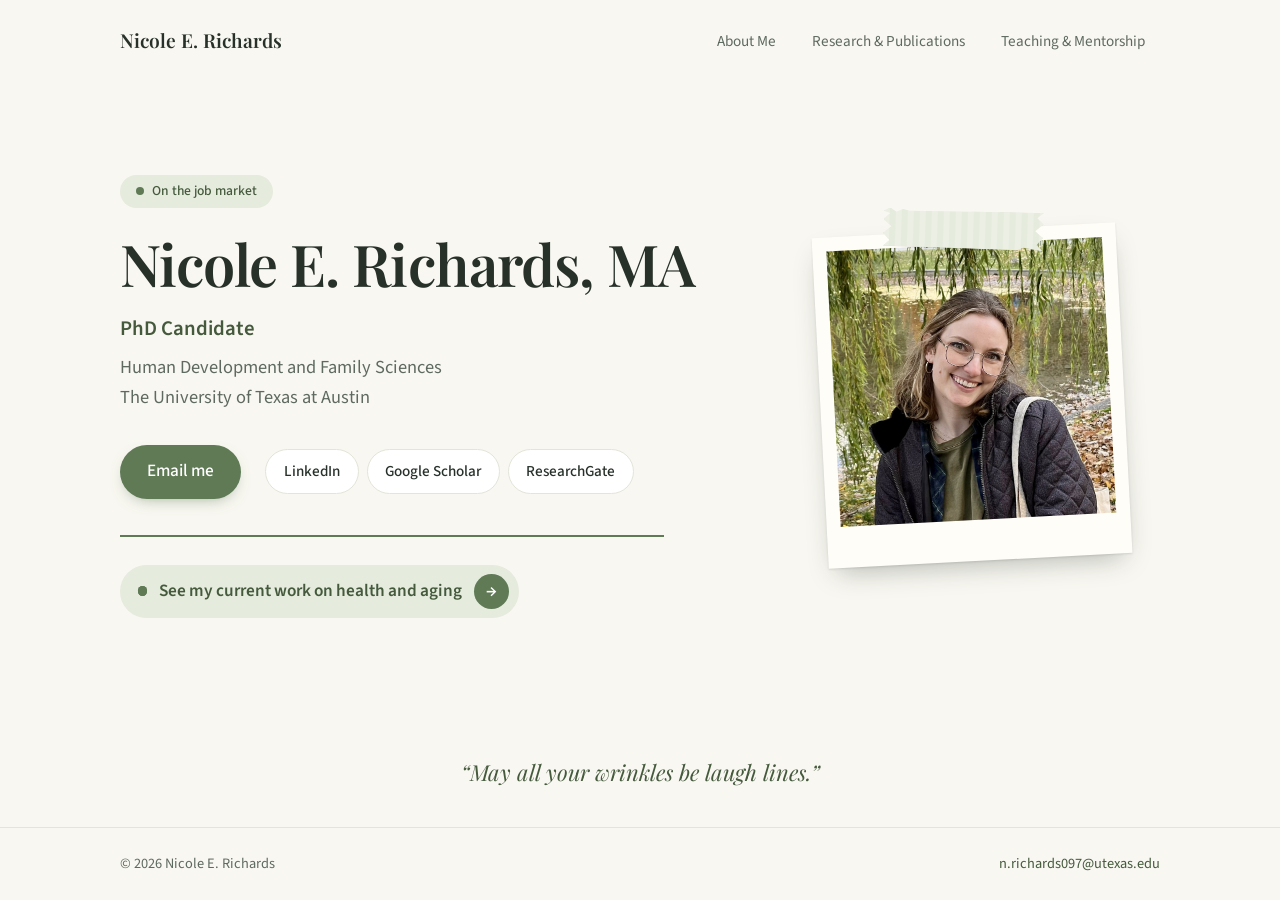
==== commit 304ee68f: "Change title to PhD Candidate Co-Authored-By: Claude Opus 5.5 <noreply@anthropic.com> Claude-Session" ====
--- a/index.html
+++ b/index.html
@@ -26,7 +26,7 @@
 
       <h1>Nicole E. Richards, MA</h1>
 
-      <p class="role">Doctoral Student</p>
+      <p class="role">PhD Candidate</p>
 
       <p class="affiliation">
         Human Development and Family Sciences<br>
